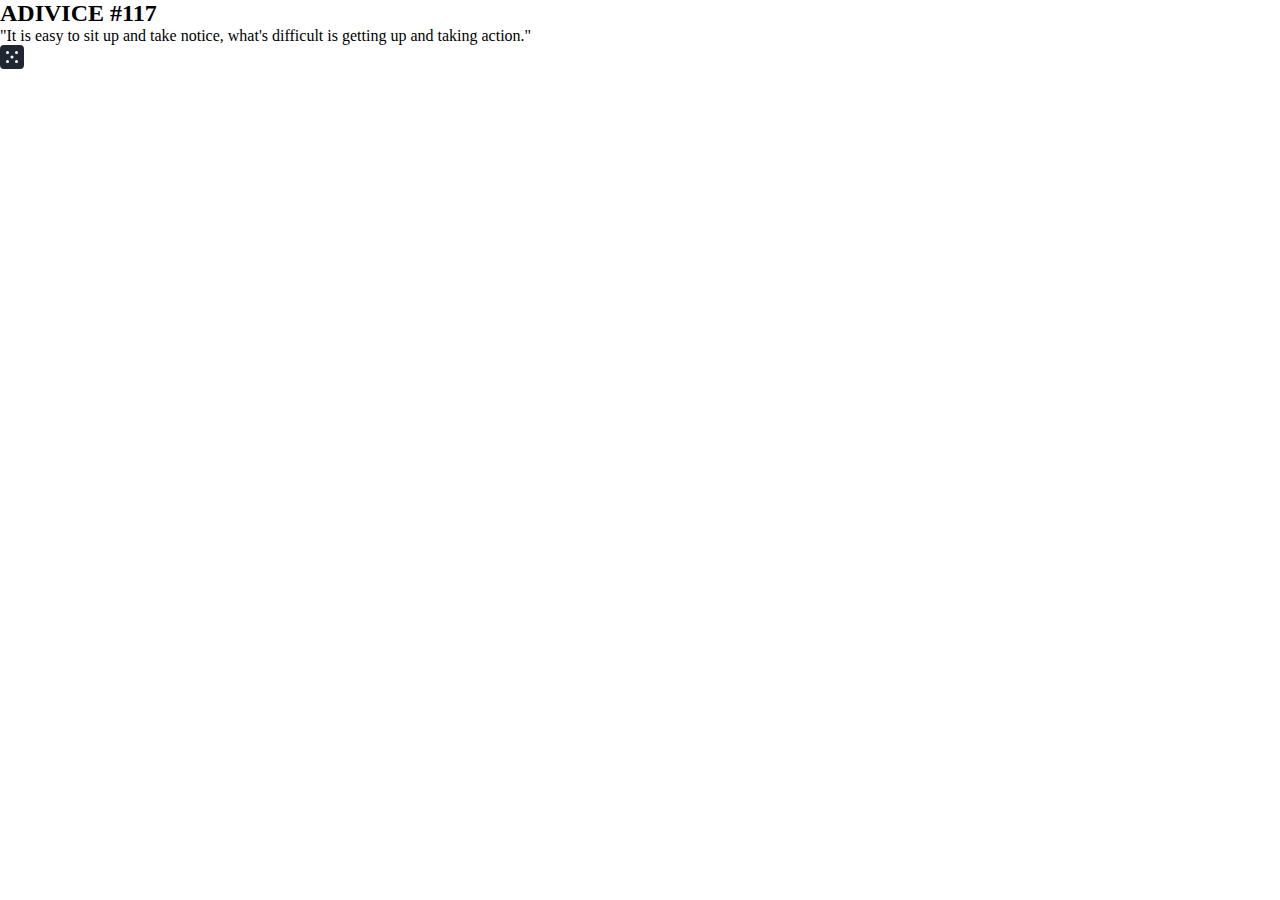
==== 02-exercicio-app-de-gerador-de-conselhos/index.html @ e5888042 "html" ====
<!DOCTYPE html>
<html lang="en">
<head>
    <meta charset="UTF-8">
    <meta http-equiv="X-UA-Compatible" content="IE=edge">
    <meta name="viewport" content="width=device-width, initial-scale=1.0">
    <meta name="description" content="Este site será para estudo de desenvolvimente de HTML e CSS.">
    <title>App Gerador de Conselhos</title>
    <link rel="shortcut icon" href="src/img/favicon-32x32.png" type="image/x-icon">
    <link rel="stylesheet" href="src/css/reset.css">
</head>
<body>
    <main>
        <div class="card">
            <h2 class="title">ADIVICE #117</h2>
            <p class="messenger">"It is easy to sit up and take notice, what's difficult is getting up and taking action."</p>
            <img src="src/img/icon-dice.svg" alt="">
        </div>
    </main>
</body>
</html>
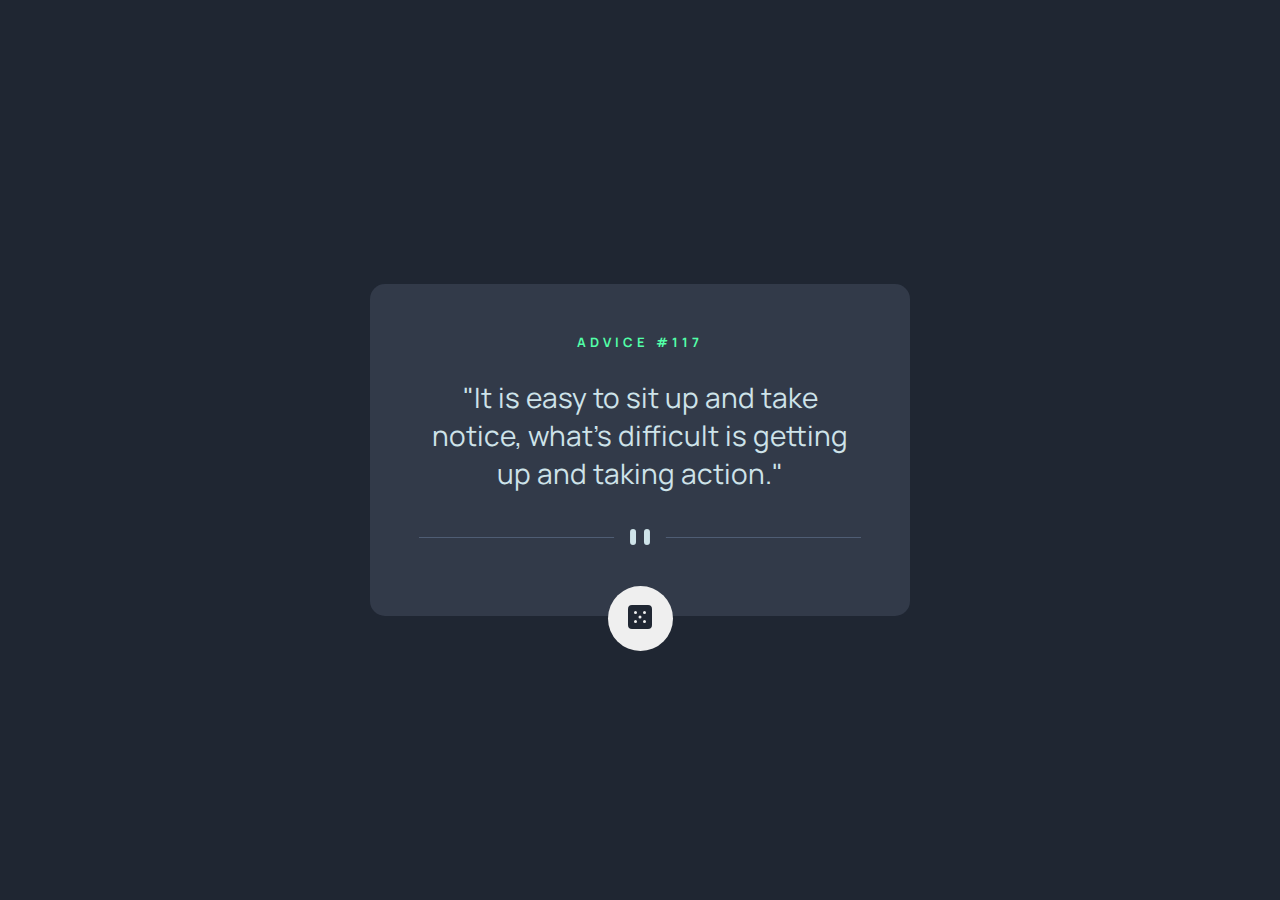
==== commit e4e2ed21: "css" ====
--- a/02-exercicio-app-de-gerador-de-conselhos/index.html
+++ b/02-exercicio-app-de-gerador-de-conselhos/index.html
@@ -5,17 +5,41 @@
     <meta http-equiv="X-UA-Compatible" content="IE=edge">
     <meta name="viewport" content="width=device-width, initial-scale=1.0">
     <meta name="description" content="Este site será para estudo de desenvolvimente de HTML e CSS.">
+
     <title>App Gerador de Conselhos</title>
+
     <link rel="shortcut icon" href="src/img/favicon-32x32.png" type="image/x-icon">
+
     <link rel="stylesheet" href="src/css/reset.css">
+    <link rel="stylesheet" href="src/css/variables.css">
+    <link rel="stylesheet" href="src/css/style.css">
+
+    <link rel="preconnect" href="https://fonts.googleapis.com">
+    <link rel="preconnect" href="https://fonts.gstatic.com" crossorigin>
+    <link href="https://fonts.googleapis.com/css2?family=Explora&family=Kumbh+Sans:wght@400;700&family=Manrope:wght@800&display=swap" rel="stylesheet">
 </head>
 <body>
     <main>
         <div class="card">
-            <h2 class="title">ADIVICE #117</h2>
+            <h2 class="title">ADVICE  #117</h2>
             <p class="messenger">"It is easy to sit up and take notice, what's difficult is getting up and taking action."</p>
-            <img src="src/img/icon-dice.svg" alt="">
+
+           
+          <picture>
+                <source srcset="src/img/pattern-divider-mobile.svg" media="min-width:400px">
+            </picture>
+                 <img class="meio" src="src/img/pattern-divider-desktop.svg" alt="">
+            
+          
+
+            <div class="conjunto">
+            <button><img src="src/img/icon-dice.svg" alt=""></button>
+            </div>
         </div>
+         
+
+
+         
     </main>
 </body>
 </html>--- a/02-exercicio-app-de-gerador-de-conselhos/src/css/variables.css
+++ b/02-exercicio-app-de-gerador-de-conselhos/src/css/variables.css
@@ -0,0 +1,6 @@
+:root {
+    --text-color: hsl(193, 38%, 86%);
+    --advice-dice-color: hsl(150, 100%, 66%);
+    --advice-card-color: hsl(217, 19%, 24%);
+    --background-color: hsl(218, 23%, 16%);
+}--- a/02-exercicio-app-de-gerador-de-conselhos/src/css/style.css
+++ b/02-exercicio-app-de-gerador-de-conselhos/src/css/style.css
@@ -0,0 +1,65 @@
+body {
+    background-color: var(--background-color);
+}
+
+main {
+    display: flex;
+    justify-content: center;
+    align-items: center;
+    height: 100vh;
+    font-family: 'Manrope';
+}
+
+main .card {
+    display: flex;
+    flex-direction: column;
+    max-width: 540px;
+    height: 332px;
+    background-color: var(--advice-card-color);
+    border-radius: 15px;
+}
+
+main .title{
+    text-align: center;
+    margin-top: 9%;
+    margin-bottom: 5%;
+    font-size: 13px;
+    font-weight: bolder;
+    letter-spacing: 4px;
+    color: var(--advice-dice-color);
+}
+
+main div p {
+    text-align: center;
+    font-size: 28px;
+    margin: 0 9% ;
+    color: var(--text-color);
+}
+
+main div .meio {
+    margin: 7% 9%;
+    
+}
+
+
+.conjunto {
+    display: flex;
+    justify-content: center;
+    margin: auto;
+    margin-bottom: -35px;
+
+}
+
+div button {
+    border-radius: 50%;
+    width: 65px;
+    height: 65px;
+    border: none;
+    
+
+}
+
+div a button:visited {
+    background-color: var(--advice-dice-color);
+}
+
